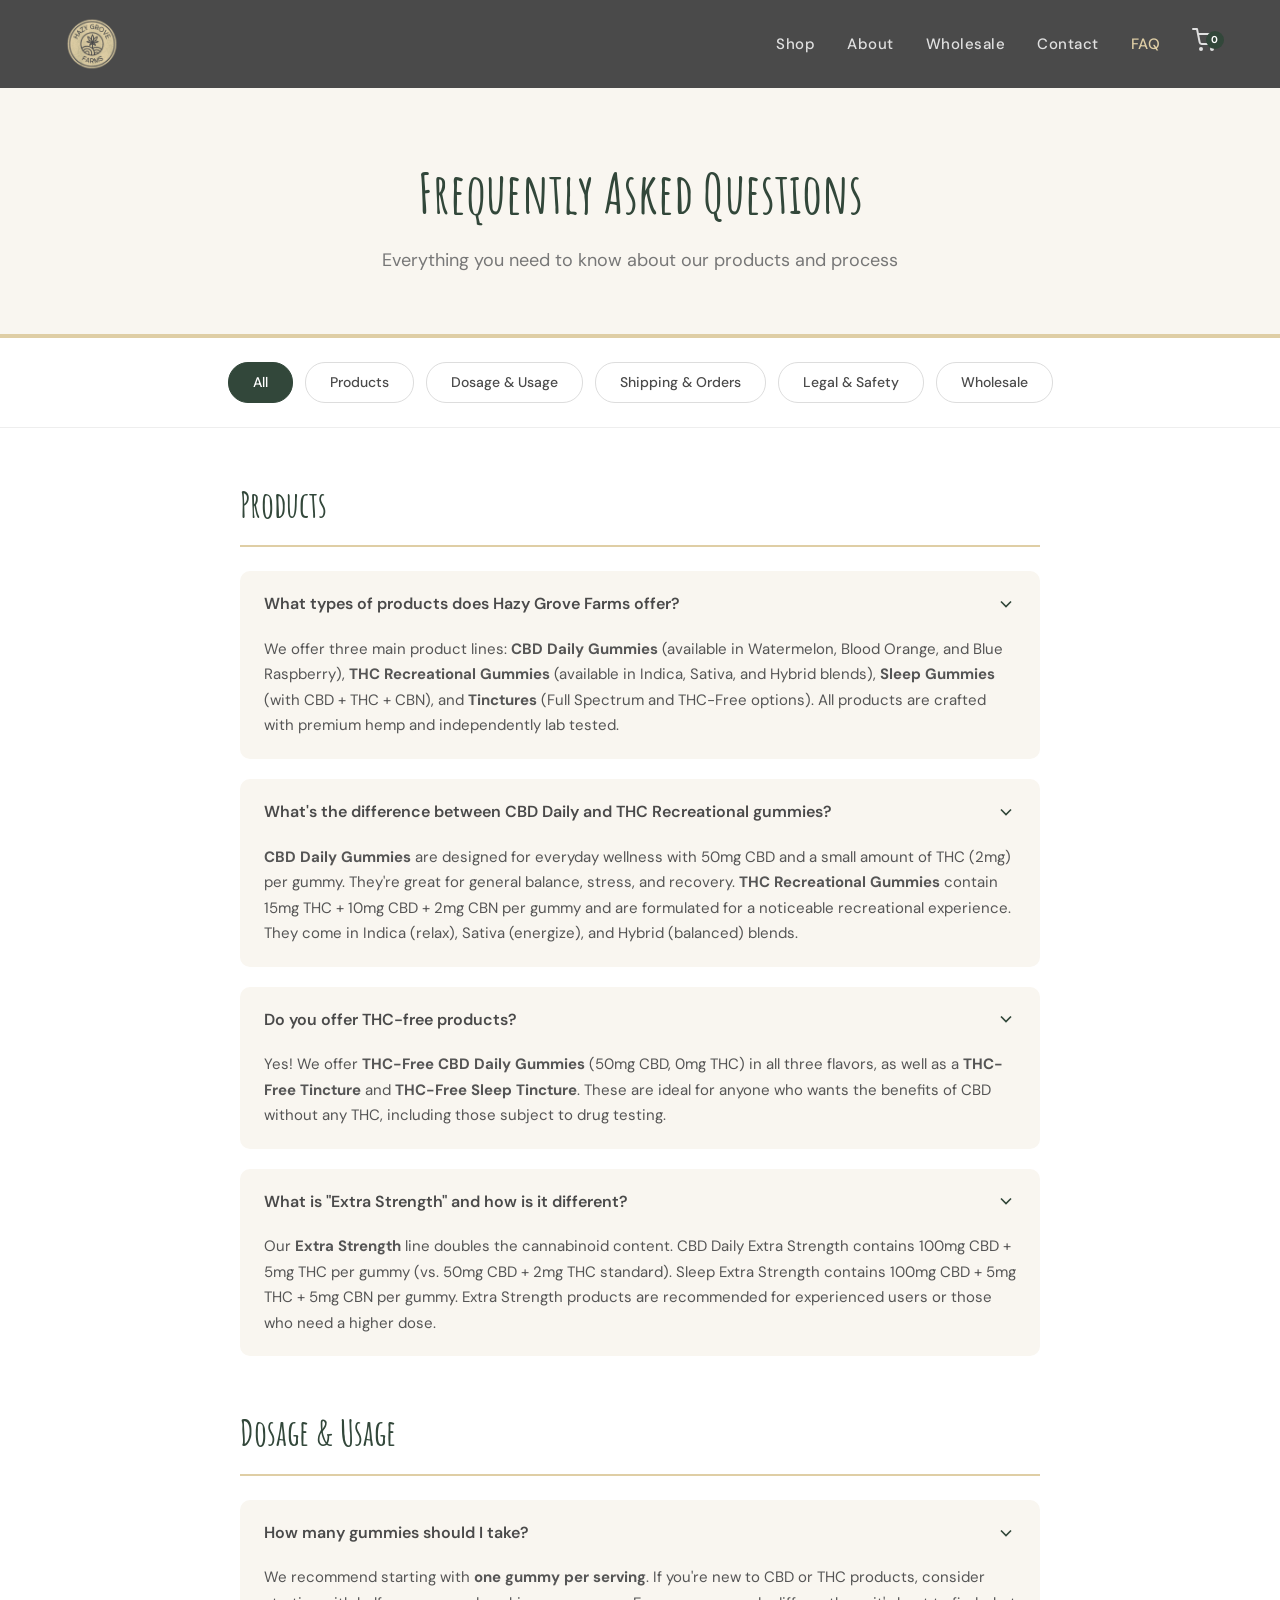
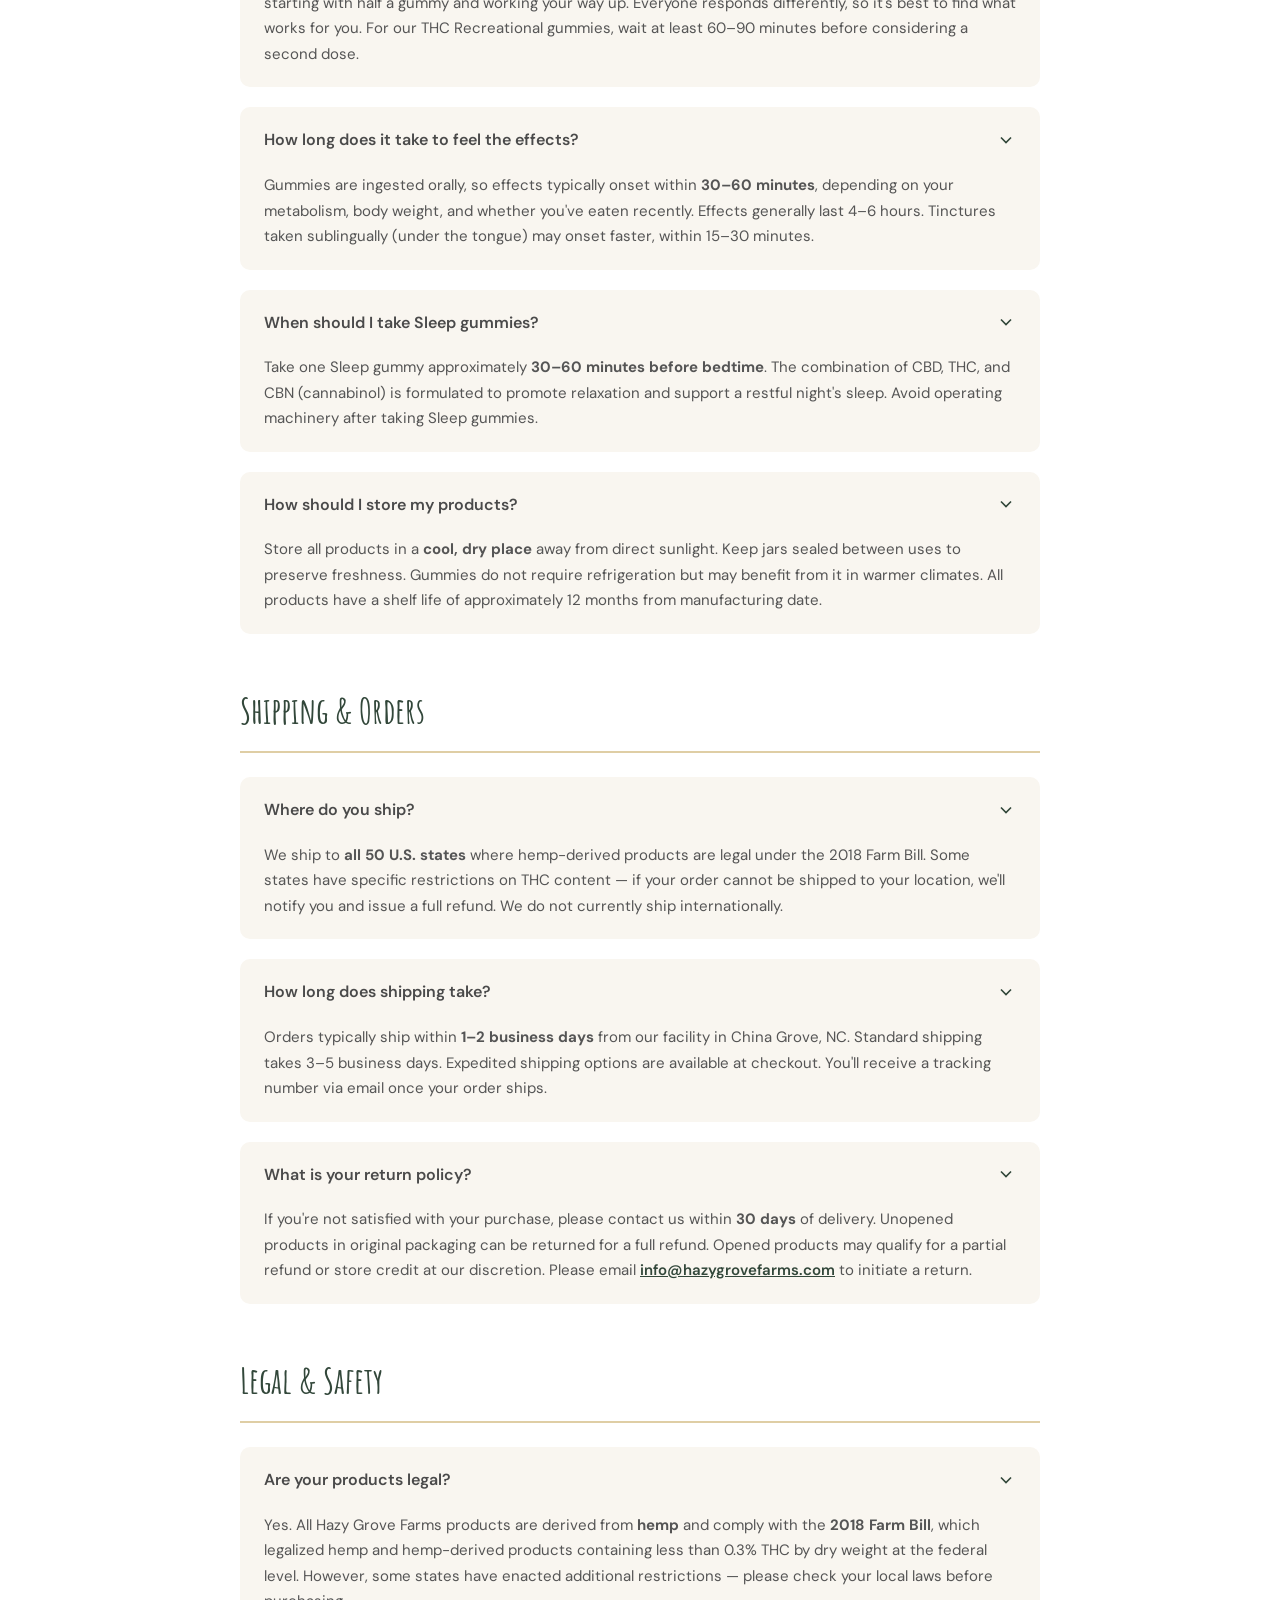
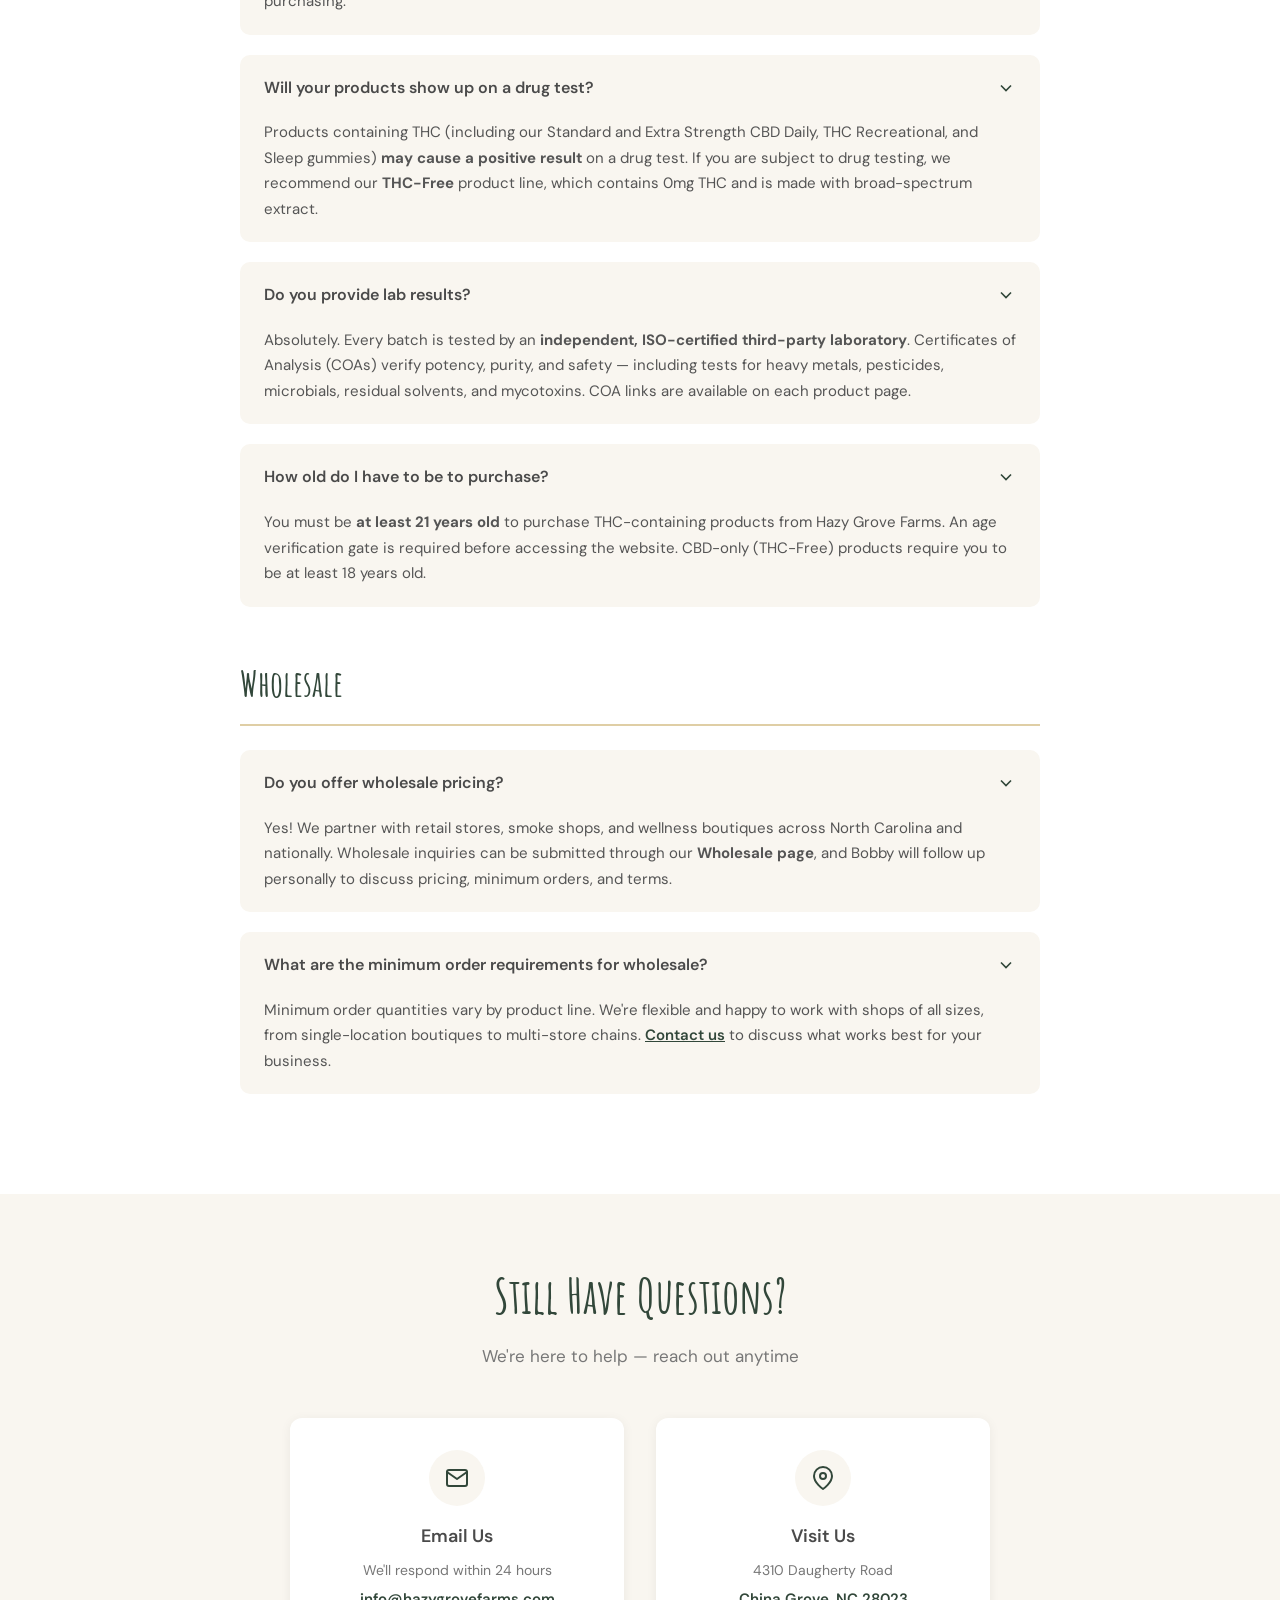
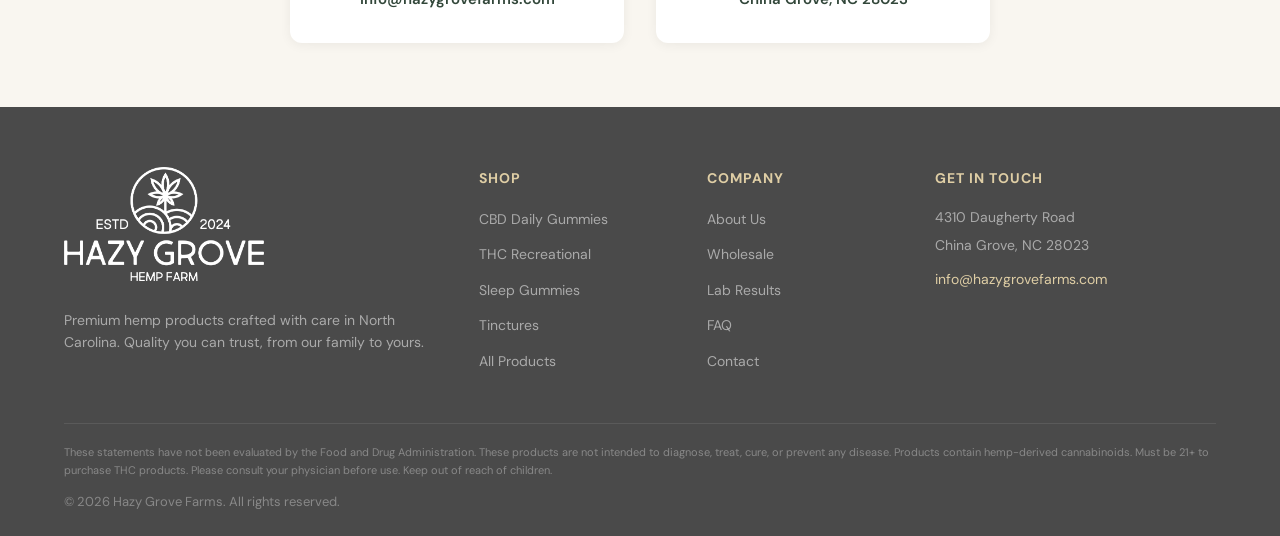
==== faq.html @ 9e22109a "Deploy mockup pages for client review 7 HTML mockups with images at root for GitHub Pages serving." ====
<!DOCTYPE html>
<html lang="en">
<head>
  <meta charset="UTF-8">
  <meta name="viewport" content="width=device-width, initial-scale=1.0">
  <title>FAQ — Hazy Grove Farms</title>
  <link rel="preconnect" href="https://fonts.googleapis.com">
  <link rel="preconnect" href="https://fonts.gstatic.com" crossorigin>
  <link href="https://fonts.googleapis.com/css2?family=Amatic+SC:wght@400;700&family=DM+Sans:ital,opsz,wght@0,9..40,300;0,9..40,400;0,9..40,500;0,9..40,600;0,9..40,700;1,9..40,400&display=swap" rel="stylesheet">
  <style>
    /* ============ RESET & BASE ============ */
    *, *::before, *::after { margin: 0; padding: 0; box-sizing: border-box; }
    html { scroll-behavior: smooth; }
    body {
      font-family: 'DM Sans', sans-serif;
      color: #4a4a4a;
      background: #fff;
      line-height: 1.6;
      -webkit-font-smoothing: antialiased;
    }
    img { max-width: 100%; height: auto; display: block; }
    a { text-decoration: none; color: inherit; }

    /* ============ DESIGN TOKENS ============ */
    :root {
      --charcoal: #4a4a4a;
      --hunter-green: #32473a;
      --hemp-paper: #dfcea5;
      --white: #ffffff;
      --light-bg: #f9f6f0;
    }

    .container {
      max-width: 1200px;
      margin: 0 auto;
      padding: 0 24px;
    }

    /* ============ NAVIGATION ============ */
    .nav {
      background: #4a4a4a;
      padding: 16px 0;
      position: relative;
      z-index: 100;
    }
    .nav .container {
      display: flex;
      align-items: center;
      justify-content: space-between;
    }
    .nav-logo {
      display: flex;
      align-items: center;
      gap: 12px;
    }
    .nav-logo img {
      height: 56px;
      width: 56px;
      object-fit: contain;
      flex-shrink: 0;
    }
    .nav-links {
      display: flex;
      align-items: center;
      gap: 32px;
      list-style: none;
    }
    .nav-links a {
      color: #e0e0e0;
      font-size: 15px;
      font-weight: 500;
      letter-spacing: 0.5px;
      transition: color 0.2s;
    }
    .nav-links a:hover { color: var(--hemp-paper); }
    .nav-links a.active { color: var(--hemp-paper); }
    .nav-cart {
      position: relative;
      color: #e0e0e0;
      cursor: pointer;
      transition: color 0.2s;
    }
    .nav-cart:hover { color: var(--hemp-paper); }
    .nav-cart-badge {
      position: absolute;
      top: -6px;
      right: -8px;
      background: var(--hunter-green);
      color: #fff;
      font-size: 10px;
      font-weight: 700;
      width: 18px;
      height: 18px;
      border-radius: 50%;
      display: flex;
      align-items: center;
      justify-content: center;
    }
    .nav-mobile-toggle {
      display: none;
      background: none;
      border: none;
      cursor: pointer;
      color: #e0e0e0;
    }

    /* ============ BUTTONS ============ */
    .btn {
      display: inline-block;
      padding: 14px 40px;
      border-radius: 6px;
      font-size: 16px;
      font-weight: 600;
      letter-spacing: 0.5px;
      cursor: pointer;
      transition: all 0.25s;
      border: none;
    }
    .btn-primary {
      background: var(--hunter-green);
      color: var(--white);
    }
    .btn-primary:hover {
      background: #3d5a49;
      transform: translateY(-1px);
      box-shadow: 0 4px 16px rgba(50,71,58,0.3);
    }

    /* ============ FAQ HERO ============ */
    .faq-hero {
      background: var(--light-bg);
      padding: 60px 0;
      text-align: center;
      border-bottom: 4px solid var(--hemp-paper);
    }
    .faq-hero h1 {
      font-family: 'Amatic SC', cursive;
      font-size: 56px;
      font-weight: 700;
      color: var(--hunter-green);
      margin-bottom: 8px;
    }
    .faq-hero p {
      font-size: 18px;
      color: #777;
    }

    /* ============ FAQ CATEGORIES NAV ============ */
    .faq-categories {
      padding: 24px 0;
      background: var(--white);
      border-bottom: 1px solid #eee;
    }
    .faq-categories .container {
      display: flex;
      justify-content: center;
      flex-wrap: wrap;
      gap: 12px;
    }
    .faq-cat-pill {
      padding: 8px 24px;
      border-radius: 20px;
      border: 1.5px solid #ddd;
      font-size: 14px;
      font-weight: 500;
      color: var(--charcoal);
      cursor: pointer;
      transition: all 0.2s;
    }
    .faq-cat-pill:hover {
      border-color: var(--hunter-green);
      color: var(--hunter-green);
    }
    .faq-cat-pill.active {
      background: var(--hunter-green);
      color: var(--white);
      border-color: var(--hunter-green);
    }

    /* ============ FAQ SECTIONS ============ */
    .faq-sections {
      padding: 48px 0 80px;
      background: var(--white);
    }
    .faq-section {
      max-width: 800px;
      margin: 0 auto 48px;
    }
    .faq-section:last-child { margin-bottom: 0; }
    .faq-section-title {
      font-family: 'Amatic SC', cursive;
      font-size: 36px;
      font-weight: 700;
      color: var(--hunter-green);
      margin-bottom: 24px;
      padding-bottom: 12px;
      border-bottom: 2px solid var(--hemp-paper);
    }
    .faq-item {
      margin-bottom: 20px;
      background: var(--light-bg);
      border-radius: 10px;
      overflow: hidden;
    }
    .faq-question {
      padding: 20px 24px;
      font-size: 16px;
      font-weight: 600;
      color: var(--charcoal);
      display: flex;
      justify-content: space-between;
      align-items: center;
      cursor: pointer;
    }
    .faq-question svg {
      width: 20px;
      height: 20px;
      color: var(--hunter-green);
      flex-shrink: 0;
    }
    .faq-answer {
      padding: 0 24px 20px;
      font-size: 15px;
      color: #555;
      line-height: 1.7;
    }
    .faq-answer a {
      color: var(--hunter-green);
      font-weight: 600;
      text-decoration: underline;
    }

    /* ============ STILL HAVE QUESTIONS ============ */
    .faq-contact {
      padding: 64px 0;
      background: var(--light-bg);
      text-align: center;
    }
    .section-heading {
      text-align: center;
      margin-bottom: 48px;
    }
    .section-heading h2 {
      font-family: 'Amatic SC', cursive;
      font-size: 48px;
      font-weight: 700;
      color: var(--hunter-green);
      margin-bottom: 8px;
    }
    .section-heading p {
      font-size: 17px;
      color: #777;
    }
    .faq-contact-cards {
      display: grid;
      grid-template-columns: repeat(2, 1fr);
      gap: 32px;
      max-width: 700px;
      margin: 0 auto;
    }
    .faq-contact-card {
      background: var(--white);
      border-radius: 12px;
      padding: 32px;
      text-align: center;
      box-shadow: 0 2px 12px rgba(0,0,0,0.06);
    }
    .faq-contact-card-icon {
      width: 56px;
      height: 56px;
      border-radius: 50%;
      background: var(--light-bg);
      display: flex;
      align-items: center;
      justify-content: center;
      margin: 0 auto 16px;
    }
    .faq-contact-card-icon svg {
      width: 24px;
      height: 24px;
      color: var(--hunter-green);
    }
    .faq-contact-card h3 {
      font-size: 18px;
      font-weight: 600;
      color: var(--charcoal);
      margin-bottom: 8px;
    }
    .faq-contact-card p {
      font-size: 14px;
      color: #777;
      margin-bottom: 4px;
    }
    .faq-contact-card a {
      font-size: 15px;
      font-weight: 600;
      color: var(--hunter-green);
    }

    /* ============ FOOTER ============ */
    .footer {
      background: #4a4a4a;
      color: #ccc;
      padding: 60px 0 24px;
    }
    .footer-top {
      display: grid;
      grid-template-columns: 2fr 1fr 1fr 1.5fr;
      gap: 40px;
      margin-bottom: 40px;
      align-items: start;
    }
    .footer-brand {
      display: flex;
      flex-direction: column;
      gap: 12px;
      align-self: start;
    }
    .footer-brand-logo {
      display: flex;
      align-items: center;
      gap: 14px;
    }
    .footer-brand-logo img {
      width: 200px;
      height: auto;
      object-fit: contain;
      margin-bottom: 16px;
    }
    .footer-brand p {
      font-size: 14px;
      line-height: 1.6;
      color: #aaa;
    }
    .footer h4 {
      font-size: 14px;
      font-weight: 700;
      text-transform: uppercase;
      letter-spacing: 1px;
      color: var(--hemp-paper);
      margin-bottom: 16px;
    }
    .footer ul {
      list-style: none;
    }
    .footer ul li {
      margin-bottom: 10px;
    }
    .footer ul a {
      color: #aaa;
      font-size: 14px;
      transition: color 0.2s;
    }
    .footer ul a:hover { color: var(--hemp-paper); }
    .footer-contact p {
      font-size: 14px;
      color: #aaa;
      margin-bottom: 6px;
    }
    .footer-bottom {
      border-top: 1px solid #5a5a5a;
      padding-top: 20px;
    }
    .footer-disclaimer {
      font-size: 11px;
      color: #888;
      line-height: 1.6;
      margin-bottom: 12px;
    }
    .footer-copyright {
      font-size: 13px;
      color: #888;
    }

    /* ============ RESPONSIVE ============ */
    @media (max-width: 1024px) {
      .footer-top { grid-template-columns: 1fr 1fr; }
    }

    @media (max-width: 768px) {
      .nav-links { display: none; }
      .nav-mobile-toggle { display: block; }

      .faq-hero h1 { font-size: 42px; }

      .faq-contact-cards { grid-template-columns: 1fr; }

      .footer-top { grid-template-columns: 1fr; gap: 32px; }
    }

    @media (max-width: 480px) {
      .faq-hero h1 { font-size: 36px; }
      .faq-section-title { font-size: 28px; }
      .section-heading h2 { font-size: 36px; }
    }
  </style>
</head>
<body>

  <!-- ==================== NAVIGATION ==================== -->
  <nav class="nav">
    <div class="container">
      <a href="index.html" class="nav-logo">
        <img src="images/logo-nav.png" alt="Hazy Grove Farms">
      </a>

      <ul class="nav-links">
        <li><a href="collection.html">Shop</a></li>
        <li><a href="about.html">About</a></li>
        <li><a href="wholesale.html">Wholesale</a></li>
        <li><a href="contact.html">Contact</a></li>
        <li><a href="faq.html" class="active">FAQ</a></li>
        <li>
          <a href="#" class="nav-cart">
            <svg width="24" height="24" viewBox="0 0 24 24" fill="none" stroke="currentColor" stroke-width="2" stroke-linecap="round" stroke-linejoin="round">
              <circle cx="9" cy="21" r="1"/><circle cx="20" cy="21" r="1"/>
              <path d="M1 1h4l2.68 13.39a2 2 0 0 0 2 1.61h9.72a2 2 0 0 0 2-1.61L23 6H6"/>
            </svg>
            <span class="nav-cart-badge">0</span>
          </a>
        </li>
      </ul>

      <button class="nav-mobile-toggle" aria-label="Menu">
        <svg width="28" height="28" viewBox="0 0 24 24" fill="none" stroke="currentColor" stroke-width="2" stroke-linecap="round">
          <line x1="3" y1="6" x2="21" y2="6"/>
          <line x1="3" y1="12" x2="21" y2="12"/>
          <line x1="3" y1="18" x2="21" y2="18"/>
        </svg>
      </button>
    </div>
  </nav>

  <!-- ==================== FAQ HERO ==================== -->
  <section class="faq-hero">
    <div class="container">
      <h1>Frequently Asked Questions</h1>
      <p>Everything you need to know about our products and process</p>
    </div>
  </section>

  <!-- ==================== CATEGORY PILLS ==================== -->
  <section class="faq-categories">
    <div class="container">
      <span class="faq-cat-pill active">All</span>
      <span class="faq-cat-pill">Products</span>
      <span class="faq-cat-pill">Dosage &amp; Usage</span>
      <span class="faq-cat-pill">Shipping &amp; Orders</span>
      <span class="faq-cat-pill">Legal &amp; Safety</span>
      <span class="faq-cat-pill">Wholesale</span>
    </div>
  </section>

  <!-- ==================== FAQ SECTIONS ==================== -->
  <section class="faq-sections">
    <div class="container">

      <!-- Products -->
      <div class="faq-section">
        <h2 class="faq-section-title">Products</h2>

        <div class="faq-item">
          <div class="faq-question">
            What types of products does Hazy Grove Farms offer?
            <svg viewBox="0 0 24 24" fill="none" stroke="currentColor" stroke-width="2"><polyline points="6 9 12 15 18 9"/></svg>
          </div>
          <div class="faq-answer">We offer three main product lines: <strong>CBD Daily Gummies</strong> (available in Watermelon, Blood Orange, and Blue Raspberry), <strong>THC Recreational Gummies</strong> (available in Indica, Sativa, and Hybrid blends), <strong>Sleep Gummies</strong> (with CBD + THC + CBN), and <strong>Tinctures</strong> (Full Spectrum and THC-Free options). All products are crafted with premium hemp and independently lab tested.</div>
        </div>

        <div class="faq-item">
          <div class="faq-question">
            What's the difference between CBD Daily and THC Recreational gummies?
            <svg viewBox="0 0 24 24" fill="none" stroke="currentColor" stroke-width="2"><polyline points="6 9 12 15 18 9"/></svg>
          </div>
          <div class="faq-answer"><strong>CBD Daily Gummies</strong> are designed for everyday wellness with 50mg CBD and a small amount of THC (2mg) per gummy. They're great for general balance, stress, and recovery. <strong>THC Recreational Gummies</strong> contain 15mg THC + 10mg CBD + 2mg CBN per gummy and are formulated for a noticeable recreational experience. They come in Indica (relax), Sativa (energize), and Hybrid (balanced) blends.</div>
        </div>

        <div class="faq-item">
          <div class="faq-question">
            Do you offer THC-free products?
            <svg viewBox="0 0 24 24" fill="none" stroke="currentColor" stroke-width="2"><polyline points="6 9 12 15 18 9"/></svg>
          </div>
          <div class="faq-answer">Yes! We offer <strong>THC-Free CBD Daily Gummies</strong> (50mg CBD, 0mg THC) in all three flavors, as well as a <strong>THC-Free Tincture</strong> and <strong>THC-Free Sleep Tincture</strong>. These are ideal for anyone who wants the benefits of CBD without any THC, including those subject to drug testing.</div>
        </div>

        <div class="faq-item">
          <div class="faq-question">
            What is "Extra Strength" and how is it different?
            <svg viewBox="0 0 24 24" fill="none" stroke="currentColor" stroke-width="2"><polyline points="6 9 12 15 18 9"/></svg>
          </div>
          <div class="faq-answer">Our <strong>Extra Strength</strong> line doubles the cannabinoid content. CBD Daily Extra Strength contains 100mg CBD + 5mg THC per gummy (vs. 50mg CBD + 2mg THC standard). Sleep Extra Strength contains 100mg CBD + 5mg THC + 5mg CBN per gummy. Extra Strength products are recommended for experienced users or those who need a higher dose.</div>
        </div>
      </div>

      <!-- Dosage & Usage -->
      <div class="faq-section">
        <h2 class="faq-section-title">Dosage &amp; Usage</h2>

        <div class="faq-item">
          <div class="faq-question">
            How many gummies should I take?
            <svg viewBox="0 0 24 24" fill="none" stroke="currentColor" stroke-width="2"><polyline points="6 9 12 15 18 9"/></svg>
          </div>
          <div class="faq-answer">We recommend starting with <strong>one gummy per serving</strong>. If you're new to CBD or THC products, consider starting with half a gummy and working your way up. Everyone responds differently, so it's best to find what works for you. For our THC Recreational gummies, wait at least 60–90 minutes before considering a second dose.</div>
        </div>

        <div class="faq-item">
          <div class="faq-question">
            How long does it take to feel the effects?
            <svg viewBox="0 0 24 24" fill="none" stroke="currentColor" stroke-width="2"><polyline points="6 9 12 15 18 9"/></svg>
          </div>
          <div class="faq-answer">Gummies are ingested orally, so effects typically onset within <strong>30–60 minutes</strong>, depending on your metabolism, body weight, and whether you've eaten recently. Effects generally last 4–6 hours. Tinctures taken sublingually (under the tongue) may onset faster, within 15–30 minutes.</div>
        </div>

        <div class="faq-item">
          <div class="faq-question">
            When should I take Sleep gummies?
            <svg viewBox="0 0 24 24" fill="none" stroke="currentColor" stroke-width="2"><polyline points="6 9 12 15 18 9"/></svg>
          </div>
          <div class="faq-answer">Take one Sleep gummy approximately <strong>30–60 minutes before bedtime</strong>. The combination of CBD, THC, and CBN (cannabinol) is formulated to promote relaxation and support a restful night's sleep. Avoid operating machinery after taking Sleep gummies.</div>
        </div>

        <div class="faq-item">
          <div class="faq-question">
            How should I store my products?
            <svg viewBox="0 0 24 24" fill="none" stroke="currentColor" stroke-width="2"><polyline points="6 9 12 15 18 9"/></svg>
          </div>
          <div class="faq-answer">Store all products in a <strong>cool, dry place</strong> away from direct sunlight. Keep jars sealed between uses to preserve freshness. Gummies do not require refrigeration but may benefit from it in warmer climates. All products have a shelf life of approximately 12 months from manufacturing date.</div>
        </div>
      </div>

      <!-- Shipping & Orders -->
      <div class="faq-section">
        <h2 class="faq-section-title">Shipping &amp; Orders</h2>

        <div class="faq-item">
          <div class="faq-question">
            Where do you ship?
            <svg viewBox="0 0 24 24" fill="none" stroke="currentColor" stroke-width="2"><polyline points="6 9 12 15 18 9"/></svg>
          </div>
          <div class="faq-answer">We ship to <strong>all 50 U.S. states</strong> where hemp-derived products are legal under the 2018 Farm Bill. Some states have specific restrictions on THC content — if your order cannot be shipped to your location, we'll notify you and issue a full refund. We do not currently ship internationally.</div>
        </div>

        <div class="faq-item">
          <div class="faq-question">
            How long does shipping take?
            <svg viewBox="0 0 24 24" fill="none" stroke="currentColor" stroke-width="2"><polyline points="6 9 12 15 18 9"/></svg>
          </div>
          <div class="faq-answer">Orders typically ship within <strong>1–2 business days</strong> from our facility in China Grove, NC. Standard shipping takes 3–5 business days. Expedited shipping options are available at checkout. You'll receive a tracking number via email once your order ships.</div>
        </div>

        <div class="faq-item">
          <div class="faq-question">
            What is your return policy?
            <svg viewBox="0 0 24 24" fill="none" stroke="currentColor" stroke-width="2"><polyline points="6 9 12 15 18 9"/></svg>
          </div>
          <div class="faq-answer">If you're not satisfied with your purchase, please contact us within <strong>30 days</strong> of delivery. Unopened products in original packaging can be returned for a full refund. Opened products may qualify for a partial refund or store credit at our discretion. Please email <a href="mailto:info@hazygrovefarms.com">info@hazygrovefarms.com</a> to initiate a return.</div>
        </div>
      </div>

      <!-- Legal & Safety -->
      <div class="faq-section">
        <h2 class="faq-section-title">Legal &amp; Safety</h2>

        <div class="faq-item">
          <div class="faq-question">
            Are your products legal?
            <svg viewBox="0 0 24 24" fill="none" stroke="currentColor" stroke-width="2"><polyline points="6 9 12 15 18 9"/></svg>
          </div>
          <div class="faq-answer">Yes. All Hazy Grove Farms products are derived from <strong>hemp</strong> and comply with the <strong>2018 Farm Bill</strong>, which legalized hemp and hemp-derived products containing less than 0.3% THC by dry weight at the federal level. However, some states have enacted additional restrictions — please check your local laws before purchasing.</div>
        </div>

        <div class="faq-item">
          <div class="faq-question">
            Will your products show up on a drug test?
            <svg viewBox="0 0 24 24" fill="none" stroke="currentColor" stroke-width="2"><polyline points="6 9 12 15 18 9"/></svg>
          </div>
          <div class="faq-answer">Products containing THC (including our Standard and Extra Strength CBD Daily, THC Recreational, and Sleep gummies) <strong>may cause a positive result</strong> on a drug test. If you are subject to drug testing, we recommend our <strong>THC-Free</strong> product line, which contains 0mg THC and is made with broad-spectrum extract.</div>
        </div>

        <div class="faq-item">
          <div class="faq-question">
            Do you provide lab results?
            <svg viewBox="0 0 24 24" fill="none" stroke="currentColor" stroke-width="2"><polyline points="6 9 12 15 18 9"/></svg>
          </div>
          <div class="faq-answer">Absolutely. Every batch is tested by an <strong>independent, ISO-certified third-party laboratory</strong>. Certificates of Analysis (COAs) verify potency, purity, and safety — including tests for heavy metals, pesticides, microbials, residual solvents, and mycotoxins. COA links are available on each product page.</div>
        </div>

        <div class="faq-item">
          <div class="faq-question">
            How old do I have to be to purchase?
            <svg viewBox="0 0 24 24" fill="none" stroke="currentColor" stroke-width="2"><polyline points="6 9 12 15 18 9"/></svg>
          </div>
          <div class="faq-answer">You must be <strong>at least 21 years old</strong> to purchase THC-containing products from Hazy Grove Farms. An age verification gate is required before accessing the website. CBD-only (THC-Free) products require you to be at least 18 years old.</div>
        </div>
      </div>

      <!-- Wholesale -->
      <div class="faq-section">
        <h2 class="faq-section-title">Wholesale</h2>

        <div class="faq-item">
          <div class="faq-question">
            Do you offer wholesale pricing?
            <svg viewBox="0 0 24 24" fill="none" stroke="currentColor" stroke-width="2"><polyline points="6 9 12 15 18 9"/></svg>
          </div>
          <div class="faq-answer">Yes! We partner with retail stores, smoke shops, and wellness boutiques across North Carolina and nationally. Wholesale inquiries can be submitted through our <strong>Wholesale page</strong>, and Bobby will follow up personally to discuss pricing, minimum orders, and terms.</div>
        </div>

        <div class="faq-item">
          <div class="faq-question">
            What are the minimum order requirements for wholesale?
            <svg viewBox="0 0 24 24" fill="none" stroke="currentColor" stroke-width="2"><polyline points="6 9 12 15 18 9"/></svg>
          </div>
          <div class="faq-answer">Minimum order quantities vary by product line. We're flexible and happy to work with shops of all sizes, from single-location boutiques to multi-store chains. <a href="mailto:info@hazygrovefarms.com">Contact us</a> to discuss what works best for your business.</div>
        </div>
      </div>

    </div>
  </section>

  <!-- ==================== STILL HAVE QUESTIONS ==================== -->
  <section class="faq-contact">
    <div class="container">
      <div class="section-heading">
        <h2>Still Have Questions?</h2>
        <p>We're here to help — reach out anytime</p>
      </div>
      <div class="faq-contact-cards">
        <div class="faq-contact-card">
          <div class="faq-contact-card-icon">
            <svg viewBox="0 0 24 24" fill="none" stroke="currentColor" stroke-width="2" stroke-linecap="round" stroke-linejoin="round">
              <path d="M4 4h16c1.1 0 2 .9 2 2v12c0 1.1-.9 2-2 2H4c-1.1 0-2-.9-2-2V6c0-1.1.9-2 2-2z"/>
              <polyline points="22,6 12,13 2,6"/>
            </svg>
          </div>
          <h3>Email Us</h3>
          <p>We'll respond within 24 hours</p>
          <a href="mailto:info@hazygrovefarms.com">info@hazygrovefarms.com</a>
        </div>
        <div class="faq-contact-card">
          <div class="faq-contact-card-icon">
            <svg viewBox="0 0 24 24" fill="none" stroke="currentColor" stroke-width="2" stroke-linecap="round" stroke-linejoin="round">
              <path d="M21 10c0 7-9 13-9 13s-9-6-9-13a9 9 0 0 1 18 0z"/>
              <circle cx="12" cy="10" r="3"/>
            </svg>
          </div>
          <h3>Visit Us</h3>
          <p>4310 Daugherty Road</p>
          <a href="#">China Grove, NC 28023</a>
        </div>
      </div>
    </div>
  </section>

  <!-- ==================== FOOTER ==================== -->
  <footer class="footer">
    <div class="container">
      <div class="footer-top">
        <div class="footer-brand">
          <div class="footer-brand-logo">
            <img src="images/logo-footer-full.png" alt="Hazy Grove Hemp Farm" style="filter: invert(1);">
          </div>
          <p>Premium hemp products crafted with care in North Carolina. Quality you can trust, from our family to yours.</p>
        </div>

        <div>
          <h4>Shop</h4>
          <ul>
            <li><a href="collection.html">CBD Daily Gummies</a></li>
            <li><a href="collection.html">THC Recreational</a></li>
            <li><a href="collection.html">Sleep Gummies</a></li>
            <li><a href="collection.html">Tinctures</a></li>
            <li><a href="collection.html">All Products</a></li>
          </ul>
        </div>

        <div>
          <h4>Company</h4>
          <ul>
            <li><a href="about.html">About Us</a></li>
            <li><a href="wholesale.html">Wholesale</a></li>
            <li><a href="#">Lab Results</a></li>
            <li><a href="faq.html">FAQ</a></li>
            <li><a href="contact.html">Contact</a></li>
          </ul>
        </div>

        <div class="footer-contact">
          <h4>Get in Touch</h4>
          <p>4310 Daugherty Road</p>
          <p>China Grove, NC 28023</p>
          <p style="margin-top: 12px;"><a href="mailto:info@hazygrovefarms.com" style="color: var(--hemp-paper);">info@hazygrovefarms.com</a></p>
        </div>
      </div>

      <div class="footer-bottom">
        <p class="footer-disclaimer">These statements have not been evaluated by the Food and Drug Administration. These products are not intended to diagnose, treat, cure, or prevent any disease. Products contain hemp-derived cannabinoids. Must be 21+ to purchase THC products. Please consult your physician before use. Keep out of reach of children.</p>
        <p class="footer-copyright">&copy; 2026 Hazy Grove Farms. All rights reserved.</p>
      </div>
    </div>
  </footer>

<script src="https://mcp.figma.com/mcp/html-to-design/capture.js" async></script>
</body>
</html>
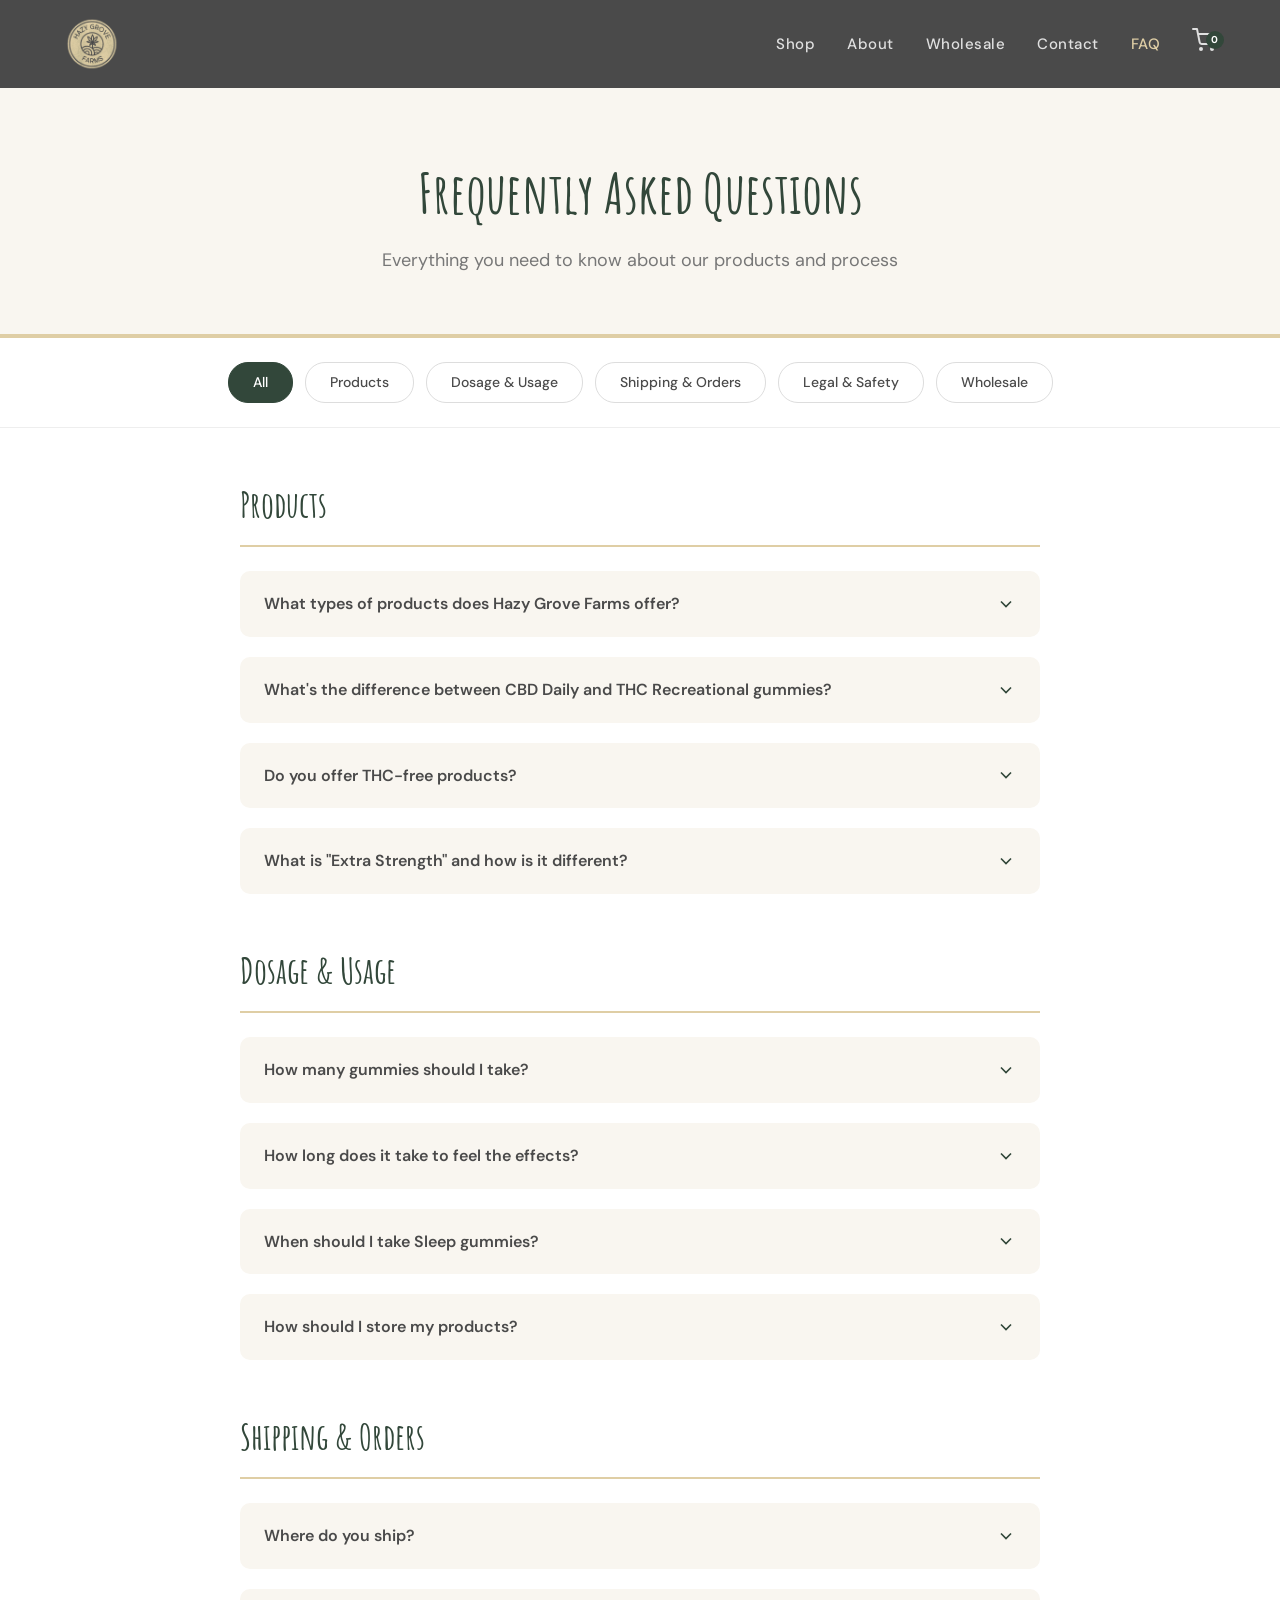
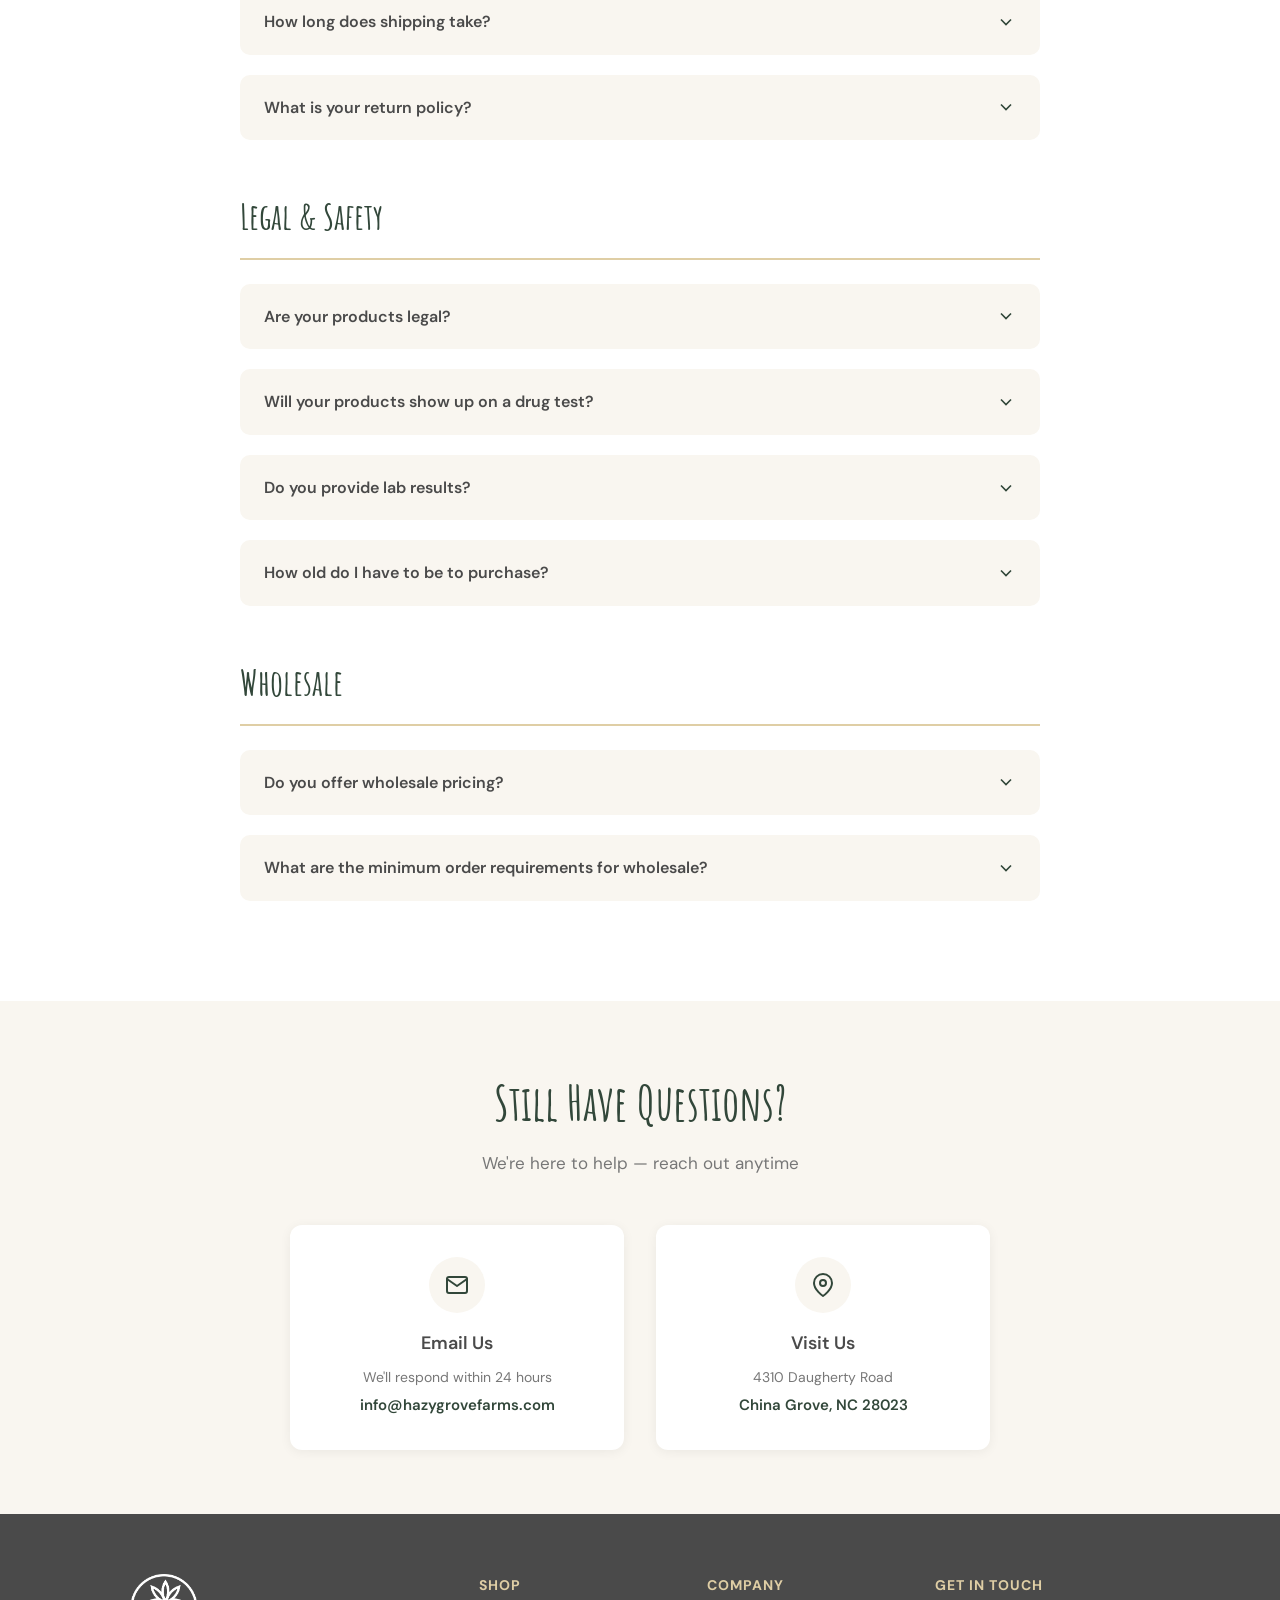
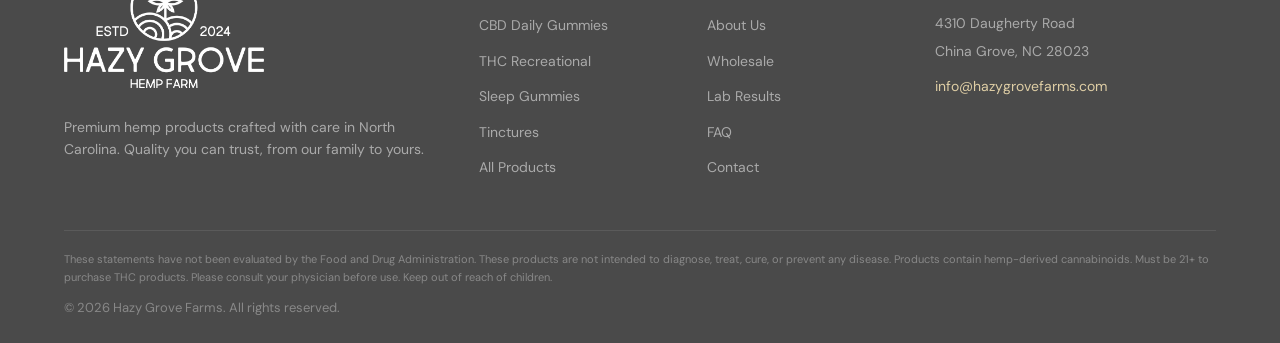
==== commit b27f1c1d: "Add collapsible accordion behavior to FAQ page" ====
--- a/faq.html
+++ b/faq.html
@@ -219,10 +219,23 @@
       flex-shrink: 0;
     }
     .faq-answer {
-      padding: 0 24px 20px;
+      padding: 0 24px 0;
       font-size: 15px;
       color: #555;
       line-height: 1.7;
+      max-height: 0;
+      overflow: hidden;
+      transition: max-height 0.3s ease, padding 0.3s ease;
+    }
+    .faq-item.open .faq-answer {
+      max-height: 500px;
+      padding: 0 24px 20px;
+    }
+    .faq-question svg {
+      transition: transform 0.3s ease;
+    }
+    .faq-item.open .faq-question svg {
+      transform: rotate(180deg);
     }
     .faq-answer a {
       color: var(--hunter-green);
@@ -701,6 +714,20 @@
     </div>
   </footer>
 
+<script>
+  document.querySelectorAll('.faq-question').forEach(function(btn) {
+    btn.addEventListener('click', function() {
+      var item = this.closest('.faq-item');
+      var wasOpen = item.classList.contains('open');
+      // Close all items in the same section
+      item.closest('.faq-section').querySelectorAll('.faq-item.open').forEach(function(el) {
+        el.classList.remove('open');
+      });
+      // Toggle the clicked item
+      if (!wasOpen) item.classList.add('open');
+    });
+  });
+</script>
 <script src="https://mcp.figma.com/mcp/html-to-design/capture.js" async></script>
 </body>
 </html>
